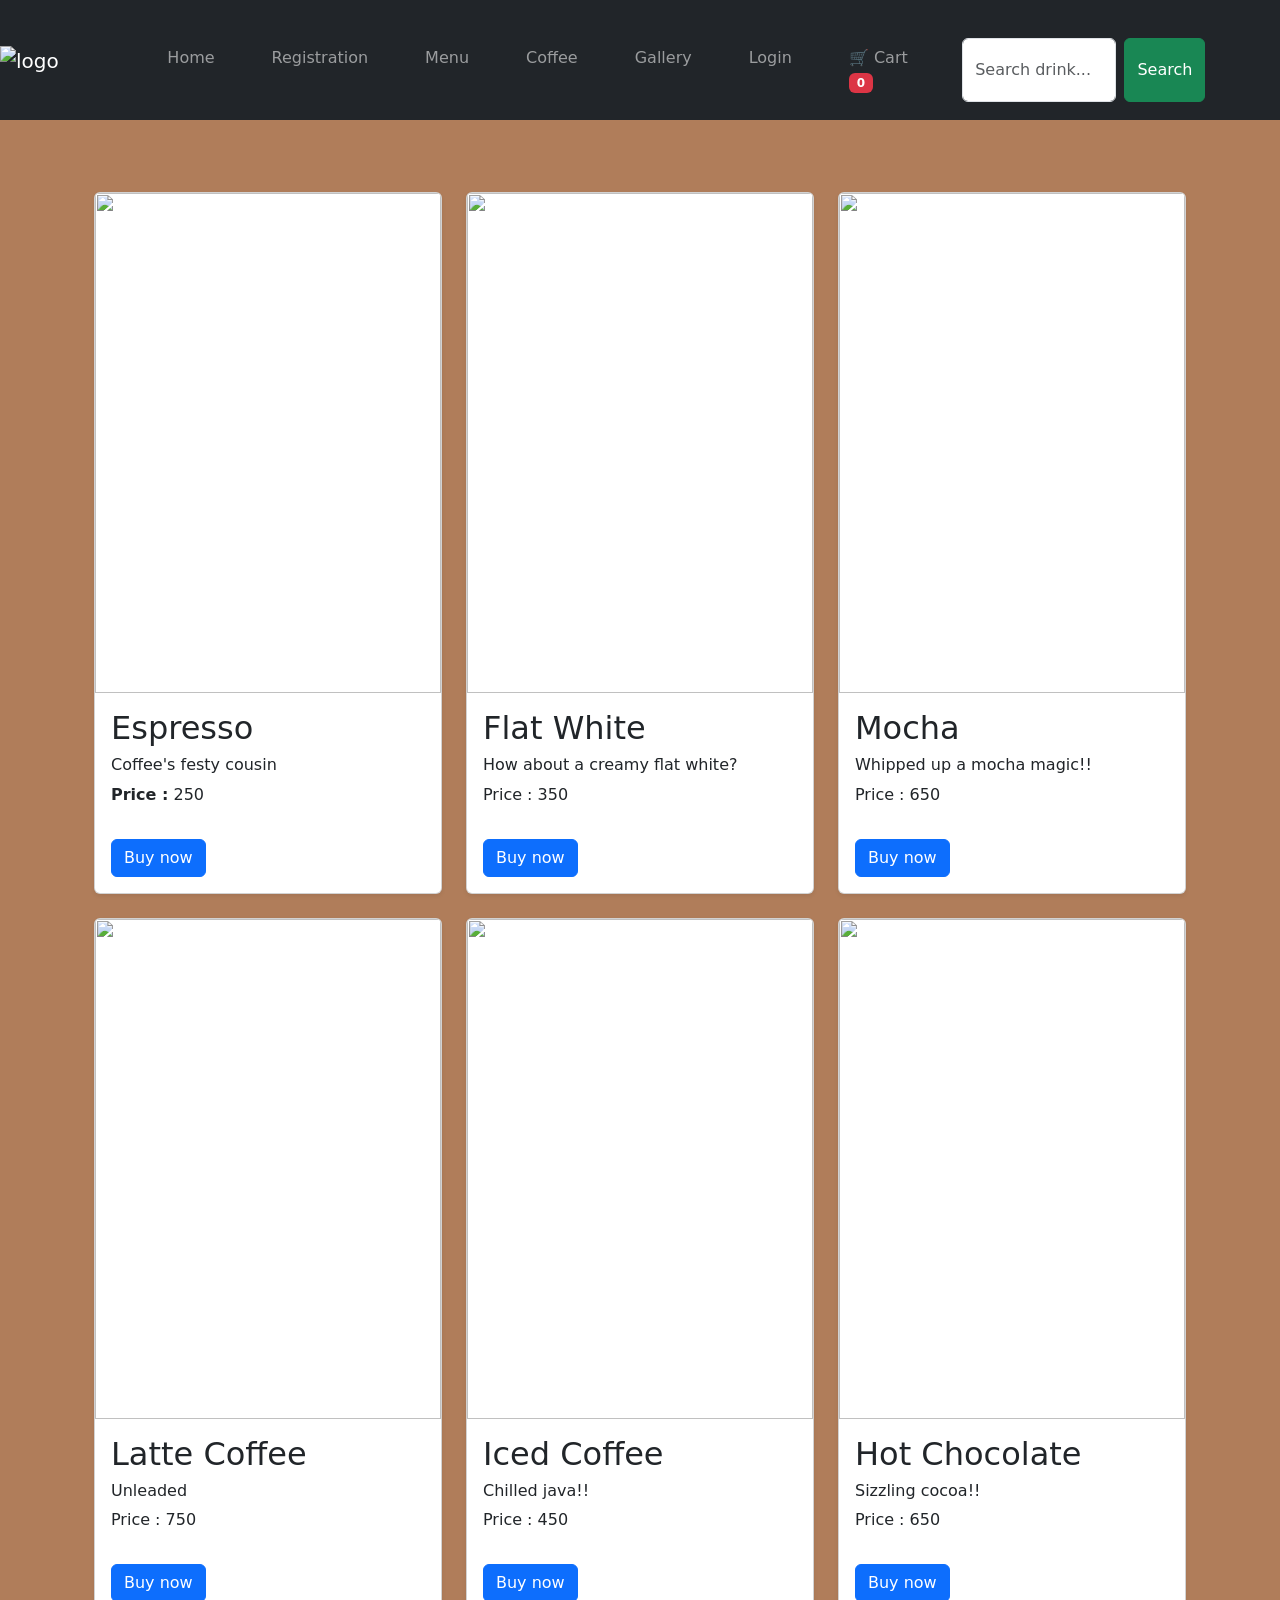
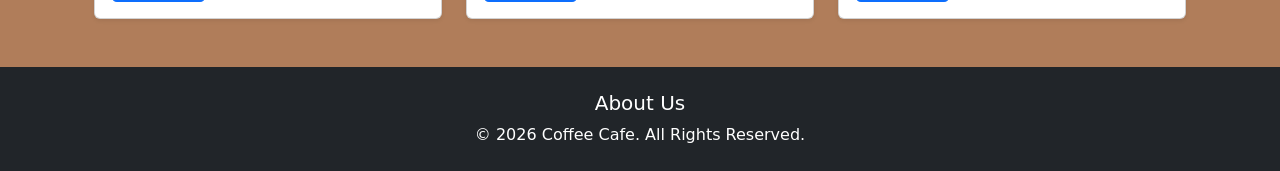
==== coffee.html @ f35c0078 "Add files via upload" ====
<!DOCTYPE html>
<html lang="en">
<head>
	<meta charset="UTF-8">
	<meta name="viewport" content="width=device-width, initial-scale=1.0">
	<link rel="stylesheet" href="style.css"> 
	<title>Fresh Coffee</title>
	
  <link href="https://cdn.jsdelivr.net/npm/bootstrap@5.3.7/dist/css/bootstrap.min.css" rel="stylesheet">

	<script src="https://cdn.jsdelivr.net/npm/bootstrap@5.3.7/dist/js/bootstrap.bundle.min.js"></script>

	<script src="https://code.jquery.com/jquery-3.7.1.min.js"></script>
	<script src="search.js"></script>
</head>
<style>
    body {
        background-color: #b07d5a;
    }
.card img {
  height: 500px;
  object-fit: cover;
}
</style>
<body>

	<nav class="navbar navbar-expand-lg bg-dark navbar-dark">
  <!-- Brand/logo -->
<a class="navbar-brand" href="index.html">
<img src="coffeelogo.JPG" alt="logo" style="width:100px; height:100px;">
</a>

<div class="container">
  <a class="navbar-brand text-white" href="index.html">
	<button class="navbar-toggler" type="button" data-toggler="collapse" data target="#navbarNav">
	<span class="navbar-toggler-icon"></span>
	</button>
  </a>
  	<div class="collapse navbar-collapse justify-content-end" id="navBar">

  <!-- Links -->
  <ul class="navbar-nav ms-4">
    <li class="nav-item me-3">
      <a class="nav-link" href="index.html">Home</a>
    </li>
    <li class="nav-item me-3">
      <a class="nav-link" href="register.html">Registration </a>
    </li>
    <li class="nav-item me-3">
      <a class="nav-link" href="menu.html">Menu</a>
    </li> 
    <li class="nav-item me-3">
      <a class="nav-link" href="coffee.html">Coffee</a>
    </li>
    <li class="nav-item me-3">
      <a class="nav-link" href="gallery.html">Gallery </a>
    </li>
    <li class="nav-item me-3">
      <a class="nav-link" href="login.html">Login</a>
    </li>
    <li class="nav-item me-3">
<a class="nav-link" href="cart.html">

🛒 Cart

<span class="badge bg-danger" id="cart-count">0</span>

</a>
</li>
     
<form class="d-flex" id="searchBox">
      <input class="form-control me-2" type="text" id="searchInput" placeholder="Search drink...">
      <button class="btn btn-success" type="submit">Search</button>
    </form>
    </ul>
</div>
</div>
</nav><br>

<div class="container">
  
<div class="container mt-5">
  <div class="row g-4">

	<div class="col-md-6 col-lg-4 coffee-item" data-name="espresso coffee" data-price="250">
      <div class="card shadow-sm h-100">
	<img src="espressocoffee1.JPG" width="300px" height="300px" class="card-img-top">
	 <div class="card-body">
	<h2>Espresso</h2>
	<h6>Coffee's festy cousin</h6>
	<p><strong>Price :</strong> 250</p>
	<button class="btn btn-primary mt-3 buy-btn">Buy now</button>
	</div>
     </div>
</div>

	<div class="col-md-6 col-lg-4 coffee-item" data-name="flat white" data-price="350">
      <div class="card shadow-sm h-100">
	<img src="flatwhite1.JPG" width="300px" height="300px" class="card-img-top">
	<div class="card-body">
	<h2>Flat White</h2>
	<h6>How about a creamy flat white?</h6>
	<p>Price : 350</p>
	<button class="btn btn-primary mt-3 buy-btn">Buy now</button>
	</div>
  </div>
</div>

<div class="col-md-6 col-lg-4 coffee-item" data-name="mocha" data-price="650">
      <div class="card shadow-sm h-100">
	<img src="mochacoffee1.JPG" width="300px" height="300px" class="card-img-top">
	<div class="card-body">
	<h2>Mocha</h2>
	<h6>Whipped up a mocha magic!!</h6>
	<p>Price : 650</p>
	<button class="btn btn-primary mt-3 buy-btn">Buy now</button>
	</div>
     </div>
</div>


<div class="col-md-6 col-lg-4 coffee-item" data-name="latte" data-price="750">
      <div class="card shadow-sm h-100">
	<img src="lattecoffee1.JPG" width="300px" height="300px" class="card-img-top">
	<div class="card-body">
	<h2>Latte Coffee</h2>
	<h6>Unleaded</h6>
	<p>Price : 750</p>
	<button class="btn btn-primary mt-3 buy-btn">Buy now</button>
	</div>
     </div>
</div>


<div class="col-md-6 col-lg-4 coffee-item" data-name="iced coffee" data-price="450">
      <div class="card shadow-sm h-100">
	<img src="icedcoffee1.JPG" width="300px" height="300px" class="card-img-top">
	<div class="card-body">
	<h2>Iced Coffee</h2>
	<h6>Chilled java!!</h6>
	<p>Price : 450</p>
	<button class="btn btn-primary mt-3 buy-btn">Buy now</button>
	</div>
     </div>
</div>



<div class="col-md-6 col-lg-4 coffee-item" data-name="hot chocolate" data-price="650">
      <div class="card shadow-sm h-100">
	<img src="hotchocolate.JPG" width="300px" height="300px" class="card-img-top">
	<div class="card-body">
	<h2>Hot Chocolate</h2>
	<h6>Sizzling cocoa!!</h6>
	<p>Price : 650</p>
	<button class="btn btn-primary mt-3 buy-btn">Buy now</button>
	</div>
     </div>
</div>

</div>
</div>
</div>

<script>

$(document).ready(function(){

  // SEARCH FUNCTION
  $("#searchInput").on("keyup", function(){
    let searchValue = $(this).val().toLowerCase();

    $(".coffee-item").each(function(){
      let name = $(this).data("name").toLowerCase();
      $(this).toggle(name.includes(searchValue));
    });
  });

});

</script>
<script>

function updateCartCount(){

    let cart = JSON.parse(localStorage.getItem("cart")) || [];

    $("#cart-count").text(cart.length);

}

$(document).ready(function(){

    updateCartCount();

    $(".buy-btn").click(function(){

        let coffee = $(this).closest(".coffee-item");

        let item = {

            name: coffee.data("name"),
            price: coffee.data("price"),
            quantity: 1

        };

        let cart = JSON.parse(localStorage.getItem("cart")) || [];

        let found = false;

        cart.forEach(function(product){

            if(product.name === item.name){

                product.quantity++;

                found = true;

            }

        });

        if(!found){

            cart.push(item);

        }

        localStorage.setItem("cart", JSON.stringify(cart));

        updateCartCount();

        alert(item.name + " added to cart!");

    });

});

</script>

<footer class="bg-dark text-white text-center py-4 mt-5">
  <h5>About Us</h5>
  <p class="mb-0">© 2026 Coffee Cafe. All Rights Reserved.</p>
</footer>



</body>
</html>
---- style.css ----
table, th, td 
	{
  	border-style:none; 
	}

	.navbar 
	{
  	display: flex;
  	align-items: center;
  	background-color: black;
  	padding: 10px 20px;
	}
	
	.navbar-nav
	{
	color: black;
	list-style: none;
	padding: 10px;
	margin: 20px;
	display: flex;
	gap: 25px;
	}

	.navbar img
	{
	height: 60px;
	}

	footer {
      	background-color: #2b120c;
      	color: white;
      	padding: 40px 0;
    	}
	.footer a
	{
	color: #fff;
	display: block;
	margin-bottom: 5px;
	}
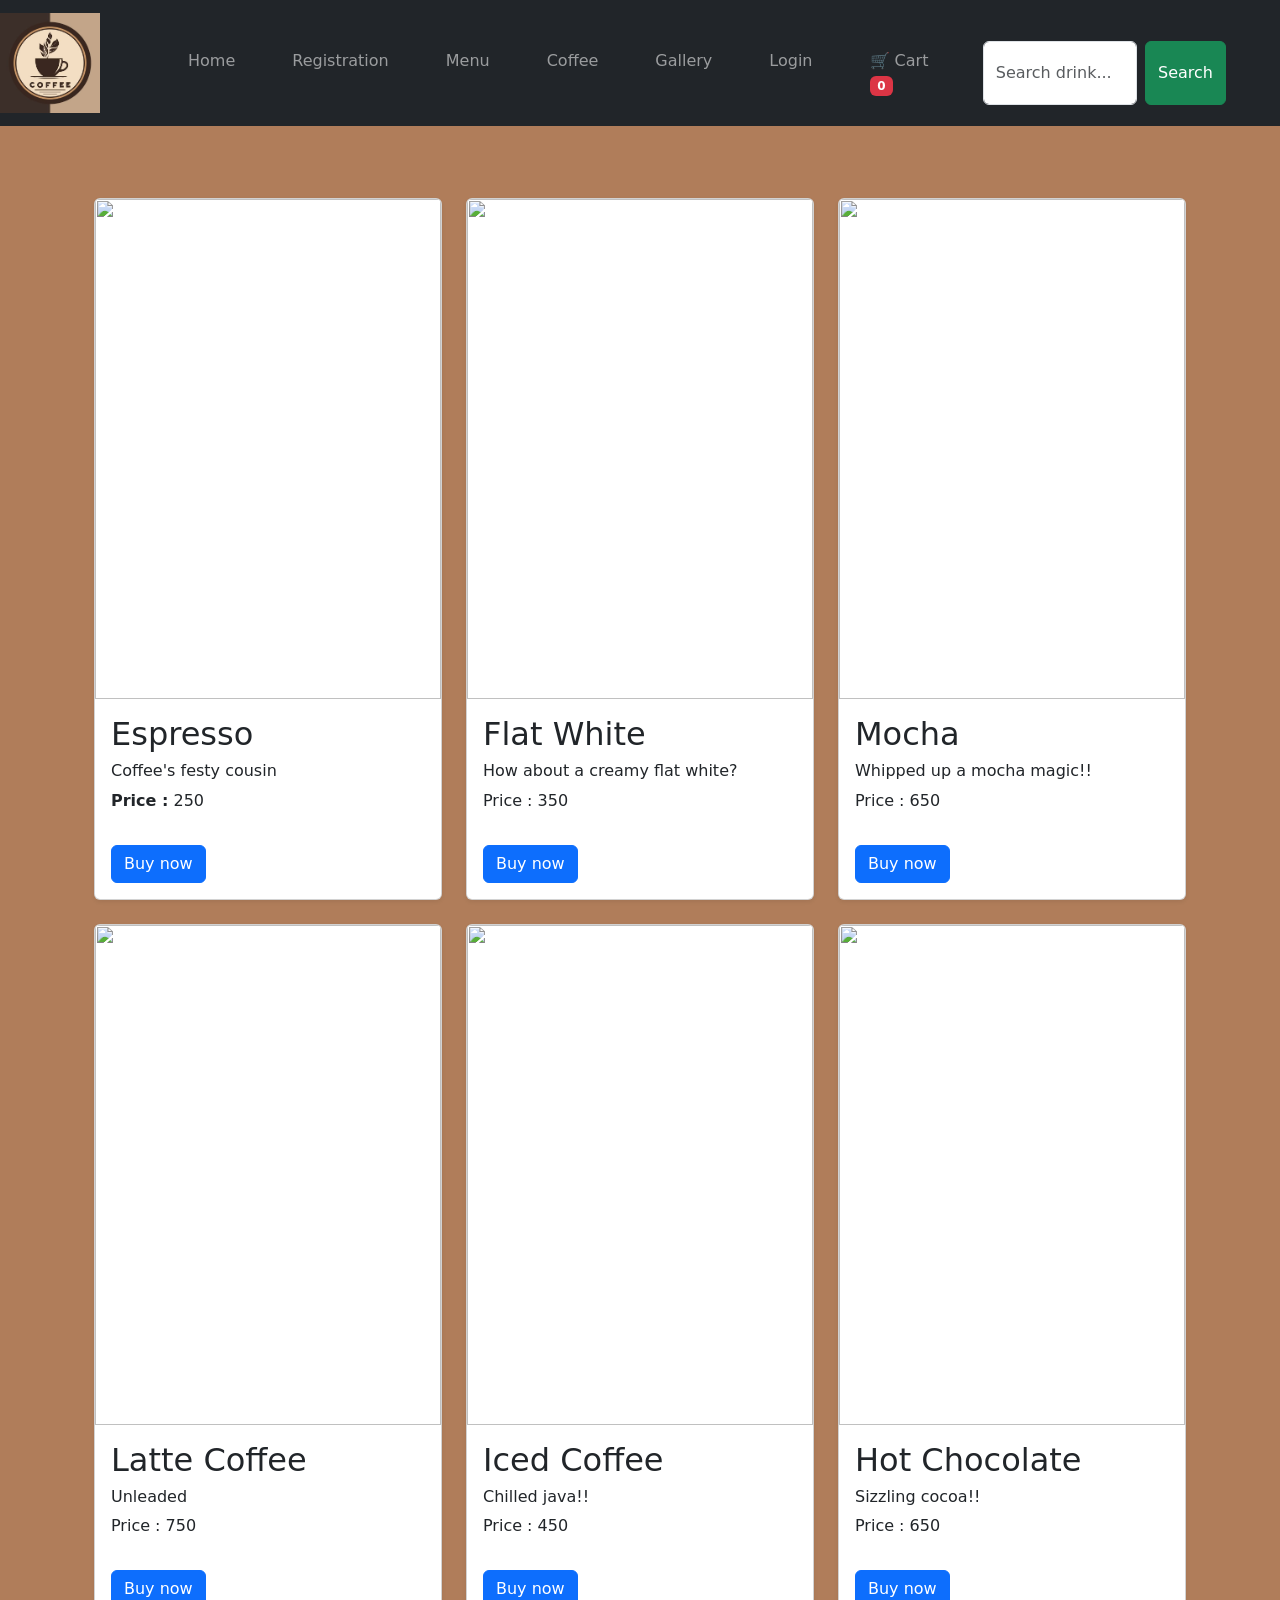
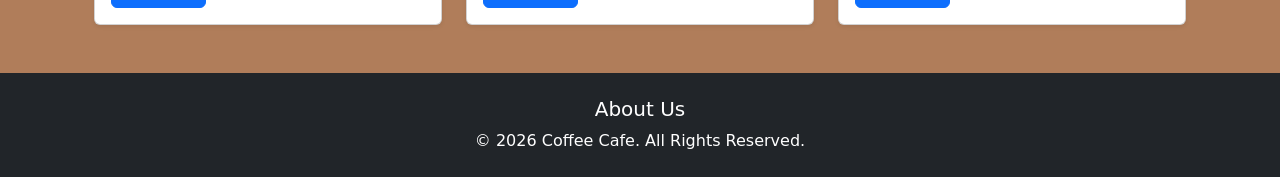
==== commit c9a0d564: "Update coffee.html" ====
--- a/coffee.html
+++ b/coffee.html
@@ -27,7 +27,7 @@
 	<nav class="navbar navbar-expand-lg bg-dark navbar-dark">
   <!-- Brand/logo -->
 <a class="navbar-brand" href="index.html">
-<img src="coffeelogo.JPG" alt="logo" style="width:100px; height:100px;">
+<img src="coffeelogo.jpg" alt="logo" style="width:100px; height:100px;">
 </a>
 
 <div class="container">
@@ -247,4 +247,4 @@
 
 
 </body>
-</html>+</html>
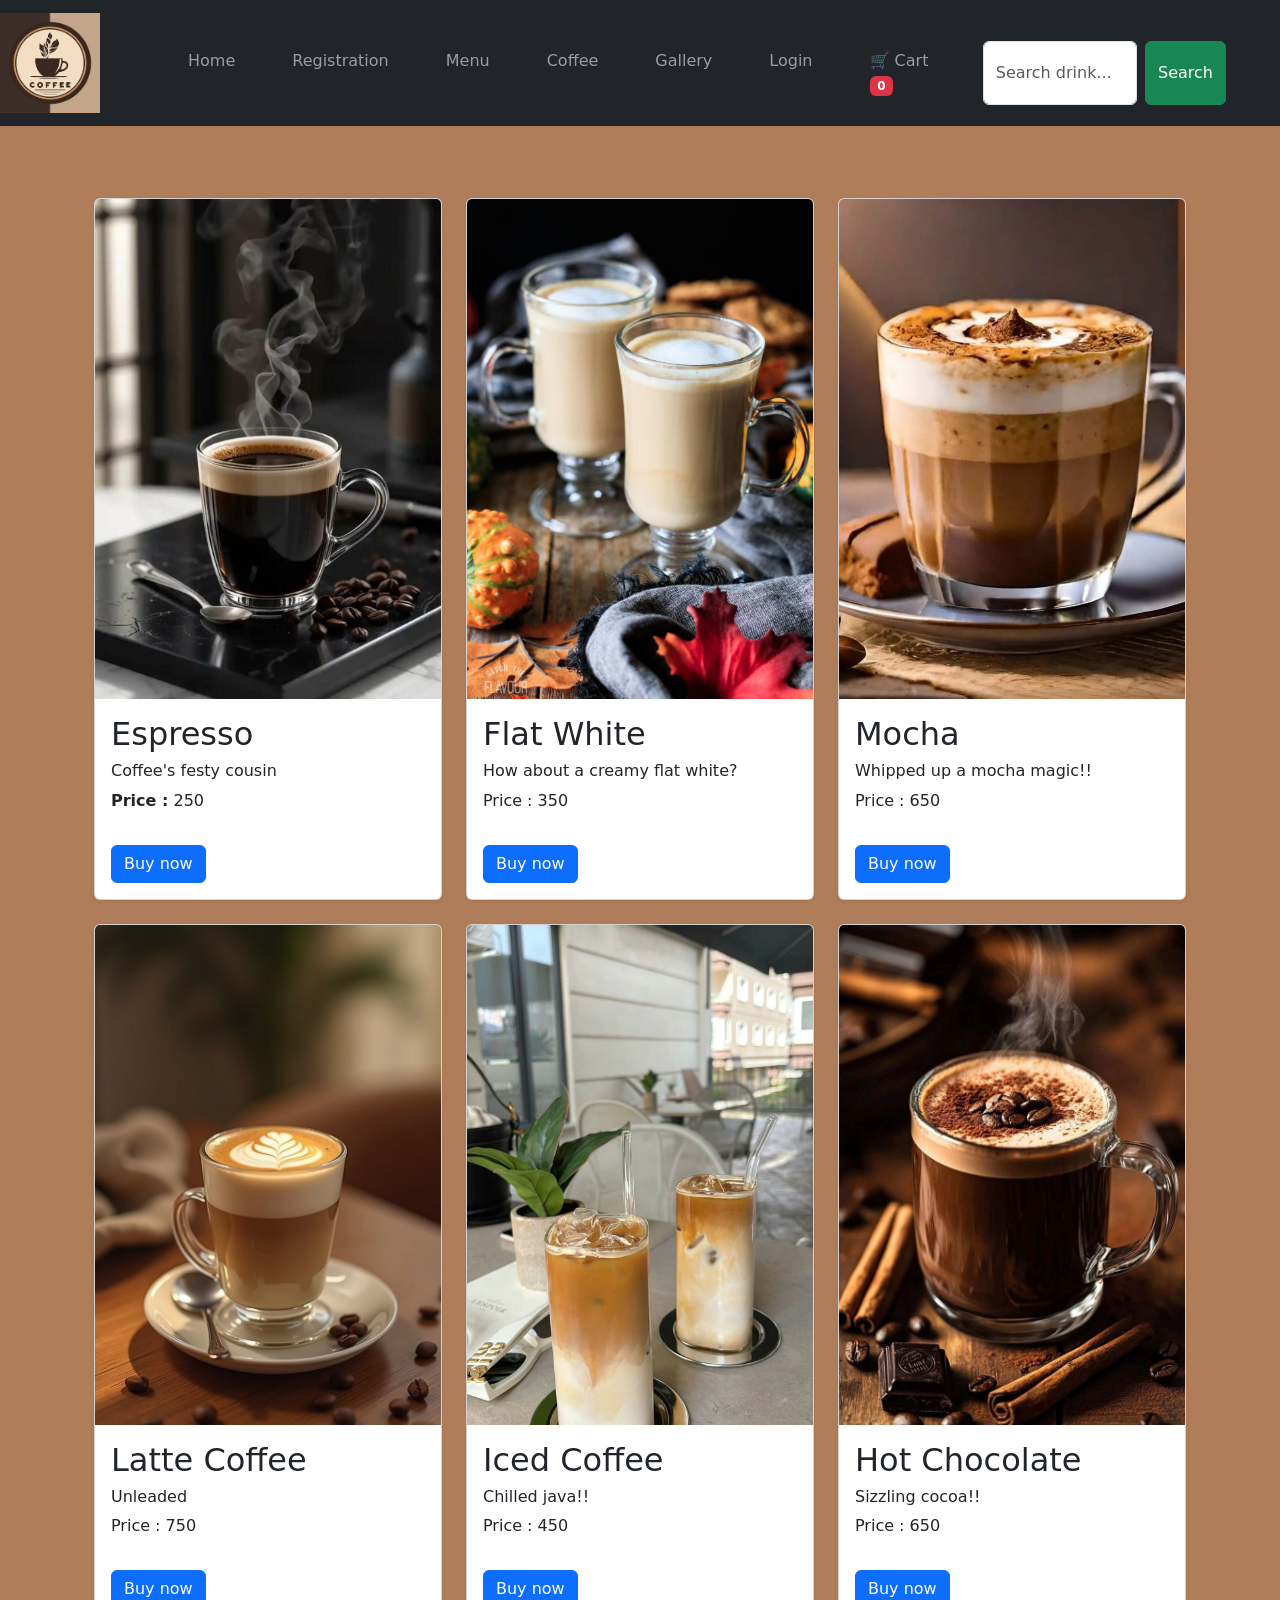
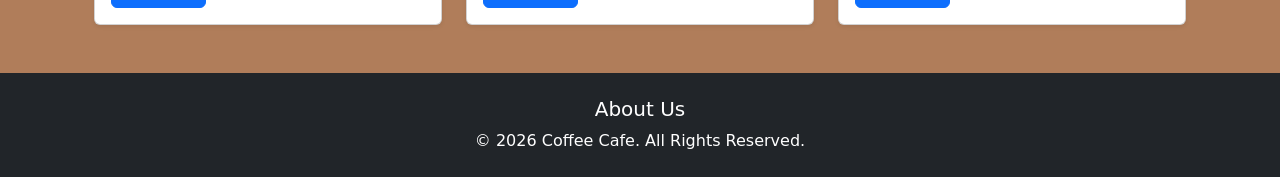
==== commit 22693247: "Update coffee.html" ====
--- a/coffee.html
+++ b/coffee.html
@@ -84,7 +84,7 @@
 
 	<div class="col-md-6 col-lg-4 coffee-item" data-name="espresso coffee" data-price="250">
       <div class="card shadow-sm h-100">
-	<img src="espressocoffee1.JPG" width="300px" height="300px" class="card-img-top">
+	<img src="espressocoffee1.jpg" width="300px" height="300px" class="card-img-top">
 	 <div class="card-body">
 	<h2>Espresso</h2>
 	<h6>Coffee's festy cousin</h6>
@@ -96,7 +96,7 @@
 
 	<div class="col-md-6 col-lg-4 coffee-item" data-name="flat white" data-price="350">
       <div class="card shadow-sm h-100">
-	<img src="flatwhite1.JPG" width="300px" height="300px" class="card-img-top">
+	<img src="flatwhite1.jpg" width="300px" height="300px" class="card-img-top">
 	<div class="card-body">
 	<h2>Flat White</h2>
 	<h6>How about a creamy flat white?</h6>
@@ -108,7 +108,7 @@
 
 <div class="col-md-6 col-lg-4 coffee-item" data-name="mocha" data-price="650">
       <div class="card shadow-sm h-100">
-	<img src="mochacoffee1.JPG" width="300px" height="300px" class="card-img-top">
+	<img src="mochacoffee1.jpg" width="300px" height="300px" class="card-img-top">
 	<div class="card-body">
 	<h2>Mocha</h2>
 	<h6>Whipped up a mocha magic!!</h6>
@@ -121,7 +121,7 @@
 
 <div class="col-md-6 col-lg-4 coffee-item" data-name="latte" data-price="750">
       <div class="card shadow-sm h-100">
-	<img src="lattecoffee1.JPG" width="300px" height="300px" class="card-img-top">
+	<img src="lattecoffee1.jpg" width="300px" height="300px" class="card-img-top">
 	<div class="card-body">
 	<h2>Latte Coffee</h2>
 	<h6>Unleaded</h6>
@@ -134,7 +134,7 @@
 
 <div class="col-md-6 col-lg-4 coffee-item" data-name="iced coffee" data-price="450">
       <div class="card shadow-sm h-100">
-	<img src="icedcoffee1.JPG" width="300px" height="300px" class="card-img-top">
+	<img src="icedcoffee1.jpg" width="300px" height="300px" class="card-img-top">
 	<div class="card-body">
 	<h2>Iced Coffee</h2>
 	<h6>Chilled java!!</h6>
@@ -148,7 +148,7 @@
 
 <div class="col-md-6 col-lg-4 coffee-item" data-name="hot chocolate" data-price="650">
       <div class="card shadow-sm h-100">
-	<img src="hotchocolate.JPG" width="300px" height="300px" class="card-img-top">
+	<img src="hotchocolate.jpg" width="300px" height="300px" class="card-img-top">
 	<div class="card-body">
 	<h2>Hot Chocolate</h2>
 	<h6>Sizzling cocoa!!</h6>
